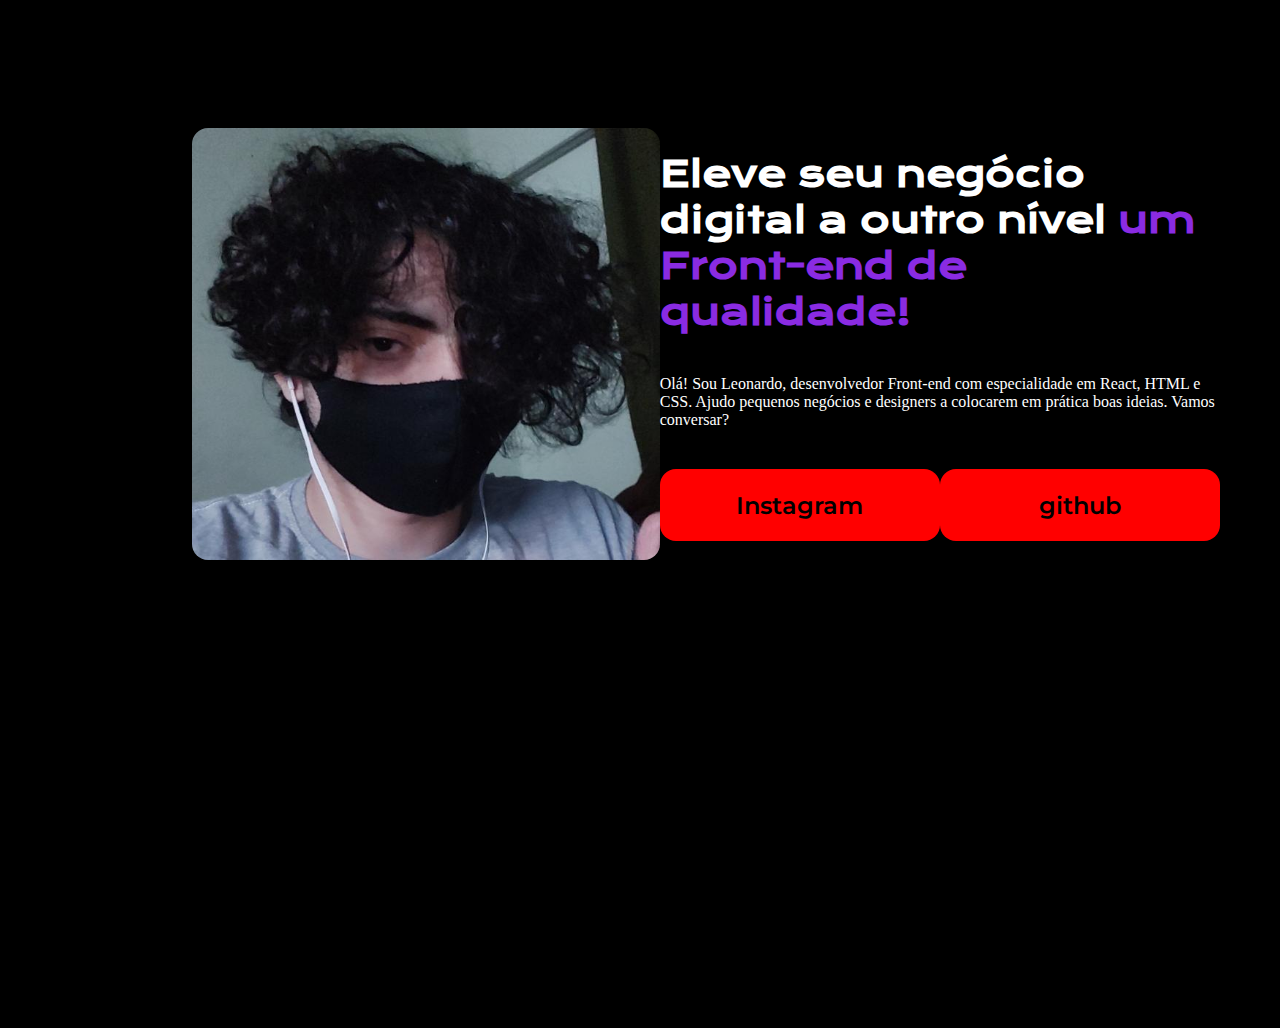
==== index.html @ 60a6428d "primeiro-site" ====
<!DOCTYPE html>
<html>
<head>
    <meta charset='utf-8'>
    <meta http-equiv='X-UA-Compatible' content='IE=edge'>
    <title>desafio garai</title>
    <meta name='viewport' content='width=device-width, initial-scale=1'>
    <link rel="stylesheet" href="style.css">   
</head>
<body>
    <main class="apresentacao">
    <div><img class="imagem" src="me.jpg" alt="eu"></div>
    <section class="tudomenosimg">
    <h1 class="titulo">Eleve seu negócio digital a outro nível <strong> um Front-end de qualidade!</strong></h1>
    <p class="">Olá! Sou Leonardo, desenvolvedor Front-end com especialidade em React, HTML e CSS. Ajudo pequenos negócios e designers a colocarem em prática boas ideias. Vamos conversar?</p>
    <div class="botoes"><a target="_blank" class="botao" href="https://www.instagram.com/mashiro_sniff/">Instagram</a>
    <a target="_blank" class="botao" href="https://github.com/Mashirovisk">github</a></div>
</section>
</main>
</body>
</html>
---- style.css ----
@import url('https://fonts.googleapis.com/css2?family=Krona+One&family=Montserrat:ital,wght@0,400;1,600&display=swap');
*{
    margin: 0;
    padding: 0;
}

body{
    box-sizing: border-box;
    height: 100vh;
    background-color: black;
    color:white
}
strong{
    color: blueviolet;
}
.apresentacao{
    align-items: center;
    display: flex;
    justify-content: space-between;
    margin:10% 15%
}
.imagem{
    width:467.71px;
    height:432px; 
    border-radius: 16px;
   
}
.botoes{
display: flex;
justify-content: space-between;

}
.titulo{
    font-size: 36px;
    font-family: 'Krona One', sans-serif;
}
.texto{
    font-size: 24px;
    font-family: 'Montserrat', sans-serif;
    
}
.tudomenosimg{
    display: flex;
    width: 615px;
    flex-direction: column;
    gap: 40px;
}
.botao{
    background-color: red;
    width: 280px;
    text-align: center;
    border-radius: 16px;
    text-decoration: none;
    font-size: 24px;
    padding: 21.5px 0;
    font-weight: 600;
    font-family: 'Montserrat', sans-serif;
    color: black;
}
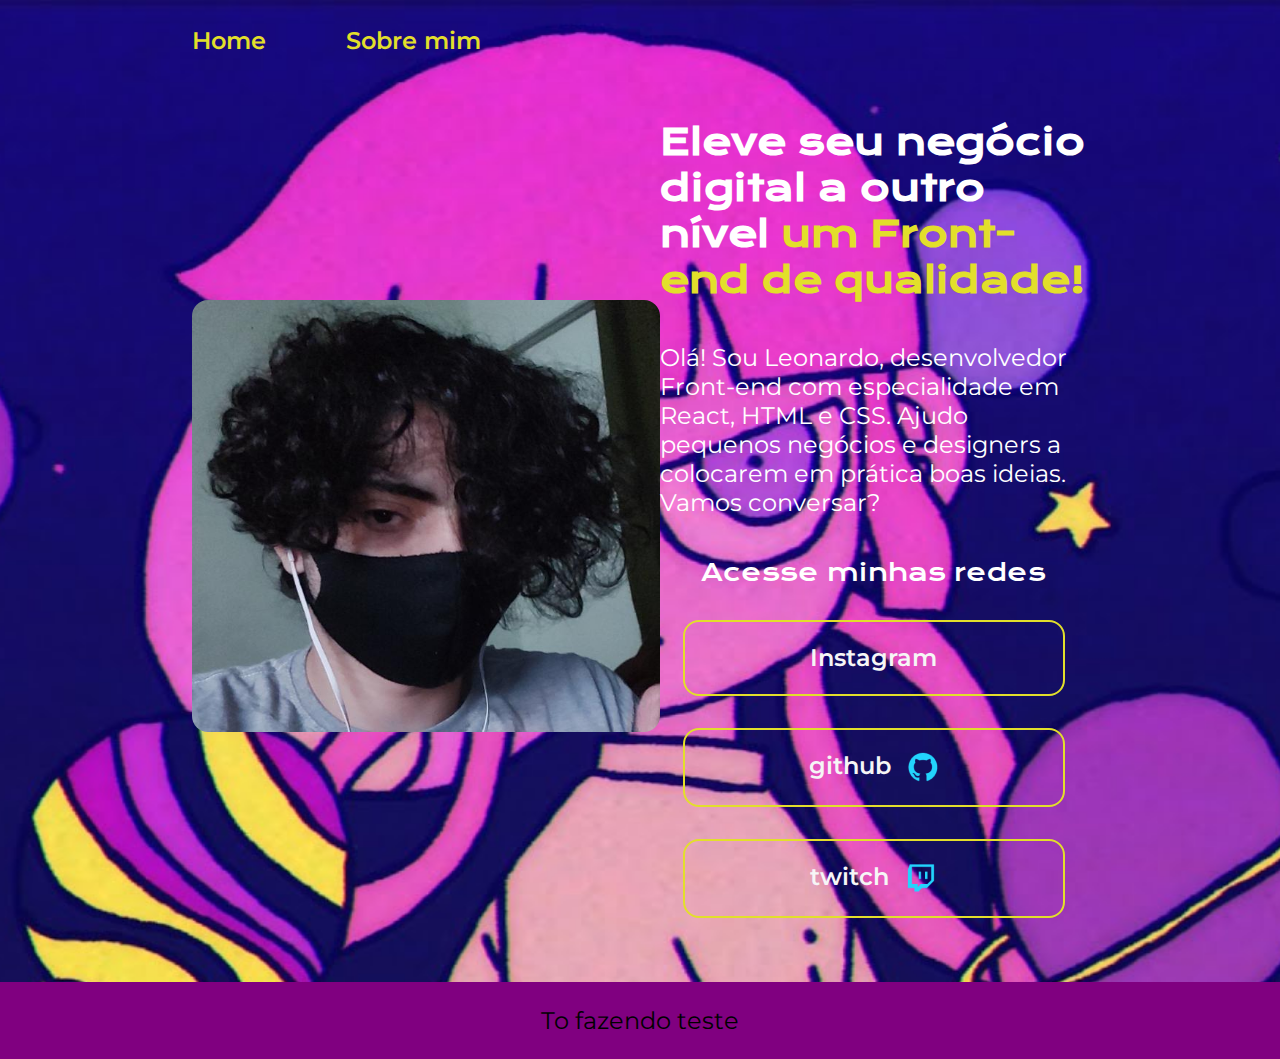
==== commit 59cbd492: "atualização" ====
--- a/index.html
+++ b/index.html
@@ -8,14 +8,30 @@
     <link rel="stylesheet" href="style.css">   
 </head>
 <body>
+    <header class="cabecalho">
+    <nav class="cabecalho_menu">
+        <a class="cabecalho_menu_link">Home</a>
+        <a class="cabecalho_menu_link">Sobre mim</a>
+    </nav>    
+    </header>
     <main class="apresentacao">
-    <div><img class="imagem" src="me.jpg" alt="eu"></div>
+    <div><img class="imagem" src="./assets/me.jpg" alt="eu"></div>
     <section class="tudomenosimg">
     <h1 class="titulo">Eleve seu negócio digital a outro nível <strong> um Front-end de qualidade!</strong></h1>
-    <p class="">Olá! Sou Leonardo, desenvolvedor Front-end com especialidade em React, HTML e CSS. Ajudo pequenos negócios e designers a colocarem em prática boas ideias. Vamos conversar?</p>
-    <div class="botoes"><a target="_blank" class="botao" href="https://www.instagram.com/mashiro_sniff/">Instagram</a>
-    <a target="_blank" class="botao" href="https://github.com/Mashirovisk">github</a></div>
+    <p class="texto">Olá! Sou Leonardo, desenvolvedor Front-end com especialidade em React, HTML e CSS. Ajudo pequenos negócios e designers a colocarem em prática boas ideias. Vamos conversar?</p>
+    <div class="botoes">
+    <h2 class=Apresentacao_links>Acesse minhas redes</h2>
+    <a class="botao" target="_blank" href="https://www.instagram.com/mashiro_sniff/">Instagram</a>
+    <a class="botao" target="_blank"href="https://github.com/Mashirovisk">github
+    <img src="./assets/Logo Github.png"></a>
+    <a class="botao" target="_blank"href="https://www.twitch.tv/kzarken">twitch
+    <img src="./assets/Logo Twitch.png">
+    </a>
+    </div>
 </section>
 </main>
+<footer class="rodape">
+    <p>To fazendo teste</p>
+</footer>
 </body>
 </html>--- a/style.css
+++ b/style.css
@@ -5,19 +5,23 @@
 }
 
 body{
+    background-image:url(./assets/maxresdefault\ \(1\).jpg);
+    background-position: center center;
+    background-repeat:no-repeat;
+    background-size:cover;
     box-sizing: border-box;
-    height: 100vh;
+    /* height: 100vh; */
     background-color: black;
-    color:white
+    color:white;
 }
 strong{
-    color: blueviolet;
+    color: rgb(226, 223, 43);
 }
 .apresentacao{
     align-items: center;
     display: flex;
     justify-content: space-between;
-    margin:10% 15%
+   padding:5% 15%;
 }
 .imagem{
     width:467.71px;
@@ -25,9 +29,17 @@
     border-radius: 16px;
    
 }
+.Apresentacao_links{
+    font-family:'Krona One', sans-serif;
+    font-weight:400;
+    font-size: 24px;
+}
 .botoes{
 display: flex;
 justify-content: space-between;
+flex-direction: column;
+align-items: center;
+gap: 32px;
 
 }
 .titulo{
@@ -46,8 +58,12 @@
     gap: 40px;
 }
 .botao{
-    background-color: red;
-    width: 280px;
+    /* background-color: red; */
+    display: flex;
+    justify-content: center;
+    gap: 16px;
+    border:2px solid  rgb(226, 223, 43);
+    width: 378px;
     text-align: center;
     border-radius: 16px;
     text-decoration: none;
@@ -55,5 +71,36 @@
     padding: 21.5px 0;
     font-weight: 600;
     font-family: 'Montserrat', sans-serif;
+    color: #f6f6f6;
+}
+.botao:hover{
+    background-color: black;
+    background-image:url(./assets/1b2f9b1c4d20dd0e2dabf03072496019.png);
+}
+.rodape{
     color: black;
+    background-color:purple;
+    padding:24px ;
+    /* position: fixed; */
+    bottom: 0;
+    left: 0;
+    right: 0;
+    text-align: center;
+    font-family: 'Montserrat', sans-serif;
+    font-size: 24px;
+    font-weight: 400;
+}
+.cabecalho_menu_link{
+font-family:'Montserrat', sans-serif ;
+font-size: 24px;
+font-weight: 600;
+}
+.cabecalho{
+    padding:2% 0% 0% 15%;
+
+}
+.cabecalho_menu{
+    display: flex;
+    gap:80px;
+    color:  rgb(226, 223, 43);;
 }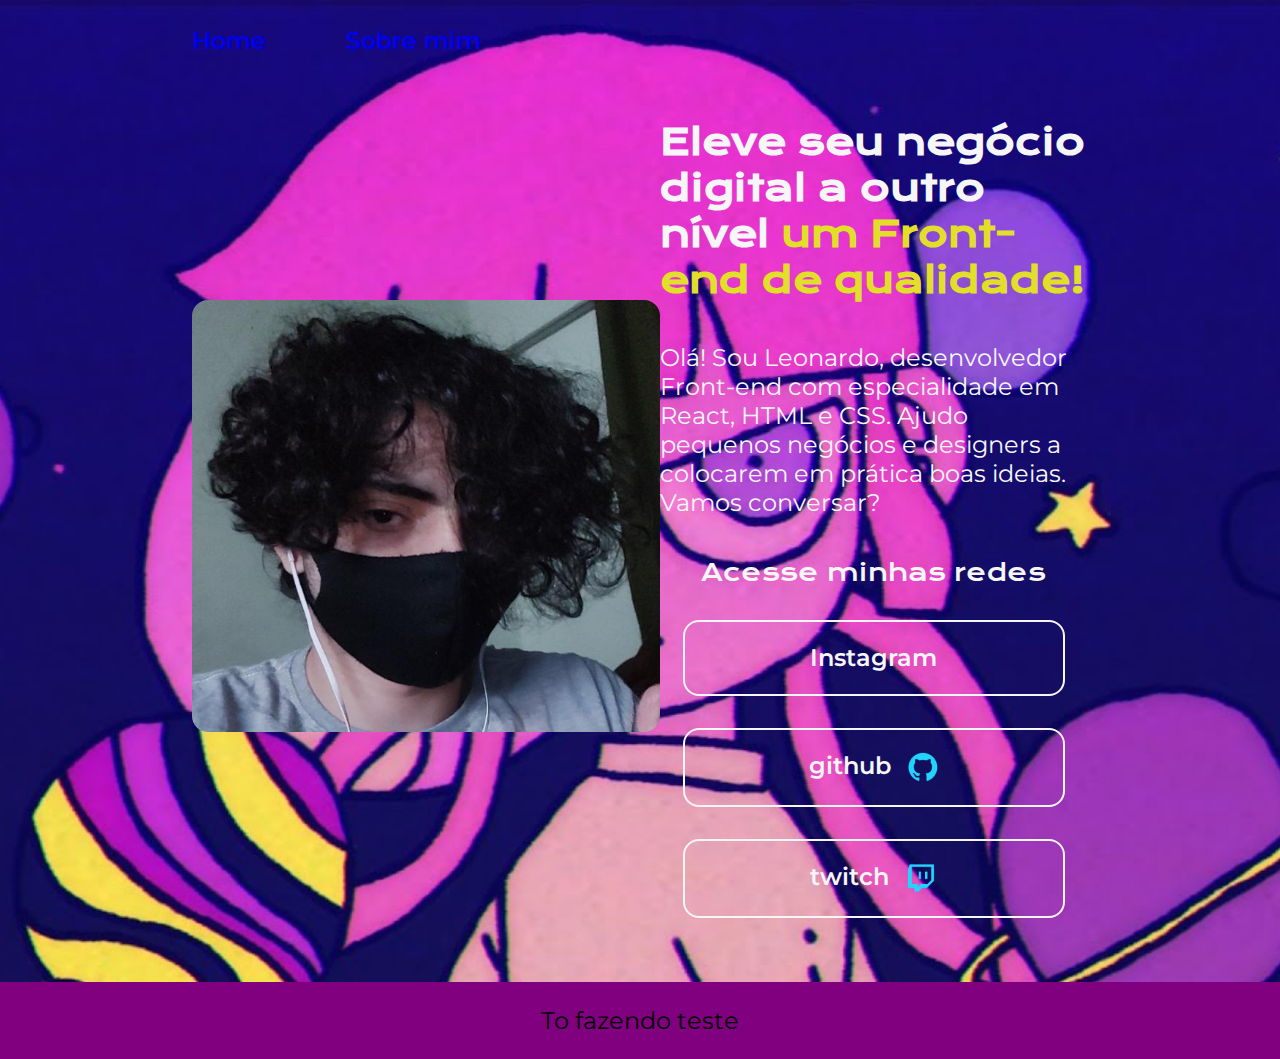
==== commit 24310bce: "site3.0" ====
--- a/index.html
+++ b/index.html
@@ -1,17 +1,17 @@
 <!DOCTYPE html>
-<html>
+<html lang="pt-br">
 <head>
     <meta charset='utf-8'>
     <meta http-equiv='X-UA-Compatible' content='IE=edge'>
     <title>desafio garai</title>
     <meta name='viewport' content='width=device-width, initial-scale=1'>
-    <link rel="stylesheet" href="style.css">   
+    <link rel="stylesheet" href="./styles/style.css">   
 </head>
 <body>
     <header class="cabecalho">
     <nav class="cabecalho_menu">
-        <a class="cabecalho_menu_link">Home</a>
-        <a class="cabecalho_menu_link">Sobre mim</a>
+        <a class="cabecalho_menu_link" href=index.html>Home</a>
+        <a class="cabecalho_menu_link" href=about.html>Sobre mim</a>
     </nav>    
     </header>
     <main class="apresentacao">
--- a/styles/style.css
+++ b/styles/style.css
@@ -0,0 +1,134 @@
+@import url('https://fonts.googleapis.com/css2?family=Krona+One&family=Montserrat:ital,wght@0,400;1,600&display=swap');
+
+:root{
+    --cor-primaria: #000000;
+    --cor-secundaria:#f6f6f6;
+    --cor-terciaria:rgb(226, 223, 43);
+    --quarta-cor:purple;
+
+    --fonte-primaria:'Krona One', sans-serif;
+    --fonte-secundaria:'Montserrat', sans-serif;
+}
+
+*{
+    margin: 0;
+    padding: 0;
+}
+
+body{
+    background-image:url("../assets/maxresdefault\ \(1\).jpg");
+    background-position: center center;
+    background-repeat:no-repeat;
+    background-size:cover;
+    box-sizing: border-box;
+    background-color:var( --cor-primaria);
+    color:var(--cor-secundaria);
+}
+
+strong{
+    color:var(--cor-terciaria)
+}
+
+.apresentacao{
+    align-items: center;
+    display: flex;
+    justify-content: space-between;
+   padding:5% 15%;
+}
+
+.imagem{
+    width:467.71px;
+    height:432px; 
+    border-radius: 16px;
+   
+}
+
+.Apresentacao_links{
+    font-family:var(--fonte-primaria);
+    font-weight:400;
+    font-size: 24px;
+}
+
+.botoes{
+display: flex;
+justify-content: space-between;
+flex-direction: column;
+align-items: center;
+gap: 32px;
+
+}
+
+.titulo{
+    font-size: 36px;
+    font-family: var(--fonte-primaria);
+}
+
+.texto{
+    font-size: 24px;
+    font-family: var(--fonte-secundaria);
+    
+}
+
+.tudomenosimg{
+    display: flex;
+    width: 615px;
+    flex-direction: column;
+    gap: 40px;
+}
+
+.botao{
+    display: flex;
+    justify-content: center;
+    gap: 16px;
+    border:2px solid var(--cor-secundaria);
+    width: 378px;
+    text-align: center;
+    border-radius: 16px;
+    text-decoration: none;
+    font-size: 24px;
+    padding: 21.5px 0;
+    font-weight: 600;
+    font-family: var(--fonte-secundaria);
+    color: var(--cor-secundaria);
+}
+
+.botao:hover{
+    background-color: black;
+    background-image:url(../assets/1b2f9b1c4d20dd0e2dabf03072496019.png);
+}
+
+.rodape{
+    color: var(--cor-primaria);
+    background-color:var(--quarta-cor);
+    padding:24px ;
+    /* position: fixed; */
+    bottom: 0;
+    left: 0;
+    right: 0;
+    text-align: center;
+    font-family: var(--fonte-secundaria);
+    font-size: 24px;
+    font-weight: 400;
+}
+
+.cabecalho_menu_link{
+font-family:var(--fonte-secundaria) ;
+font-size: 24px;
+font-weight: 600;
+text-decoration: none;
+}
+
+.cabecalho{
+    padding:2% 0% 0% 15%;
+
+}
+
+.cabecalho_menu{
+    display: flex;
+    gap:80px;
+    color: var(--cor-terciaria)
+}
+
+.Outraimg{
+    border-radius: 16px;
+}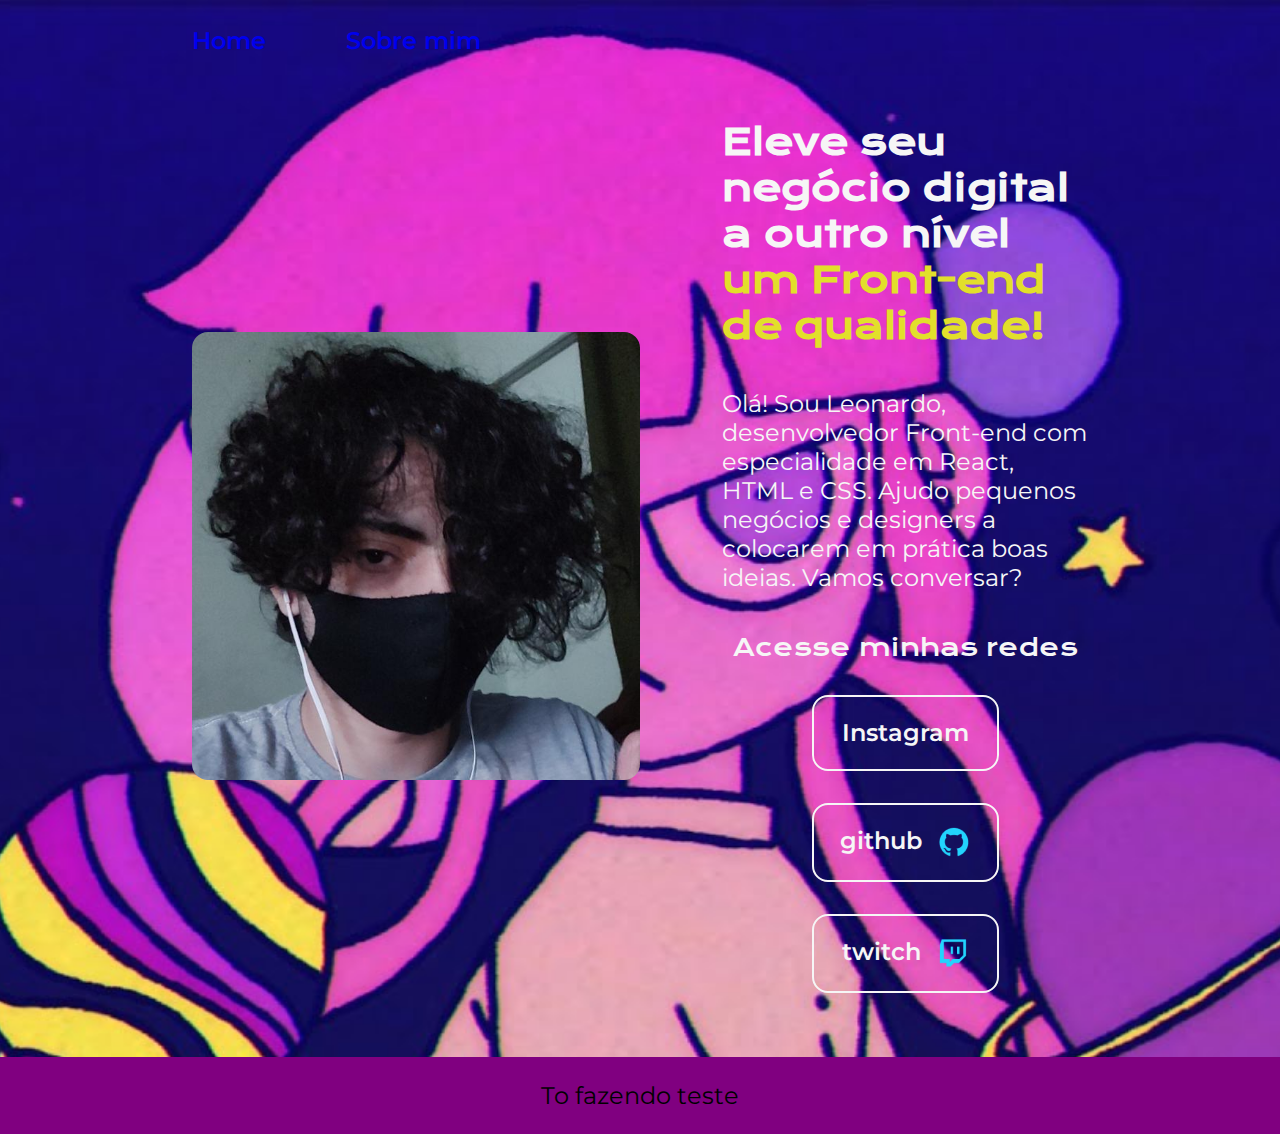
==== commit ea1fdc62: "site4.0" ====
--- a/index.html
+++ b/index.html
@@ -15,7 +15,7 @@
     </nav>    
     </header>
     <main class="apresentacao">
-    <div><img class="imagem" src="./assets/me.jpg" alt="eu"></div>
+            <img class="imagem" src="./assets/me.jpg" alt="eu">
     <section class="tudomenosimg">
     <h1 class="titulo">Eleve seu negócio digital a outro nível <strong> um Front-end de qualidade!</strong></h1>
     <p class="texto">Olá! Sou Leonardo, desenvolvedor Front-end com especialidade em React, HTML e CSS. Ajudo pequenos negócios e designers a colocarem em prática boas ideias. Vamos conversar?</p>
--- a/styles/style.css
+++ b/styles/style.css
@@ -34,19 +34,18 @@
     display: flex;
     justify-content: space-between;
    padding:5% 15%;
+   gap: 82px;
 }
 
 .imagem{
-    width:467.71px;
-    height:432px; 
-    border-radius: 16px;
-   
+   width: 50%;
+    border-radius: 16px; 
 }
 
 .Apresentacao_links{
     font-family:var(--fonte-primaria);
     font-weight:400;
-    font-size: 24px;
+    font-size: 1.5rem;
 }
 
 .botoes{
@@ -59,19 +58,19 @@
 }
 
 .titulo{
-    font-size: 36px;
+    font-size: 2.25rem;
     font-family: var(--fonte-primaria);
 }
 
 .texto{
-    font-size: 24px;
+    font-size: 1.5rem;
     font-family: var(--fonte-secundaria);
     
 }
 
 .tudomenosimg{
     display: flex;
-    width: 615px;
+    width: 50%;
     flex-direction: column;
     gap: 40px;
 }
@@ -81,11 +80,11 @@
     justify-content: center;
     gap: 16px;
     border:2px solid var(--cor-secundaria);
-    width: 378px;
+    width: 50%;
     text-align: center;
     border-radius: 16px;
     text-decoration: none;
-    font-size: 24px;
+    font-size: 1.5rem;
     padding: 21.5px 0;
     font-weight: 600;
     font-family: var(--fonte-secundaria);
@@ -101,19 +100,18 @@
     color: var(--cor-primaria);
     background-color:var(--quarta-cor);
     padding:24px ;
-    /* position: fixed; */
     bottom: 0;
     left: 0;
     right: 0;
     text-align: center;
     font-family: var(--fonte-secundaria);
-    font-size: 24px;
+    font-size: 1.5rem;
     font-weight: 400;
 }
 
 .cabecalho_menu_link{
 font-family:var(--fonte-secundaria) ;
-font-size: 24px;
+font-size: 1.5rem;
 font-weight: 600;
 text-decoration: none;
 }
@@ -129,6 +127,23 @@
     color: var(--cor-terciaria)
 }
 
-.Outraimg{
+@media (max-width:1131px ){
+    .apresentacao{
+        flex-direction:column ;
+        padding: 2%;
+    
+    }
+    .cabecalho{
+        padding:5%;
+    }
+    .cabecalho_menu{
+        justify-content: center;
+    }
+    .tudomenosimg{
+        width: auto;
+    }
+}
+.imagem2{
+    width: 50%; 
     border-radius: 16px;
 }